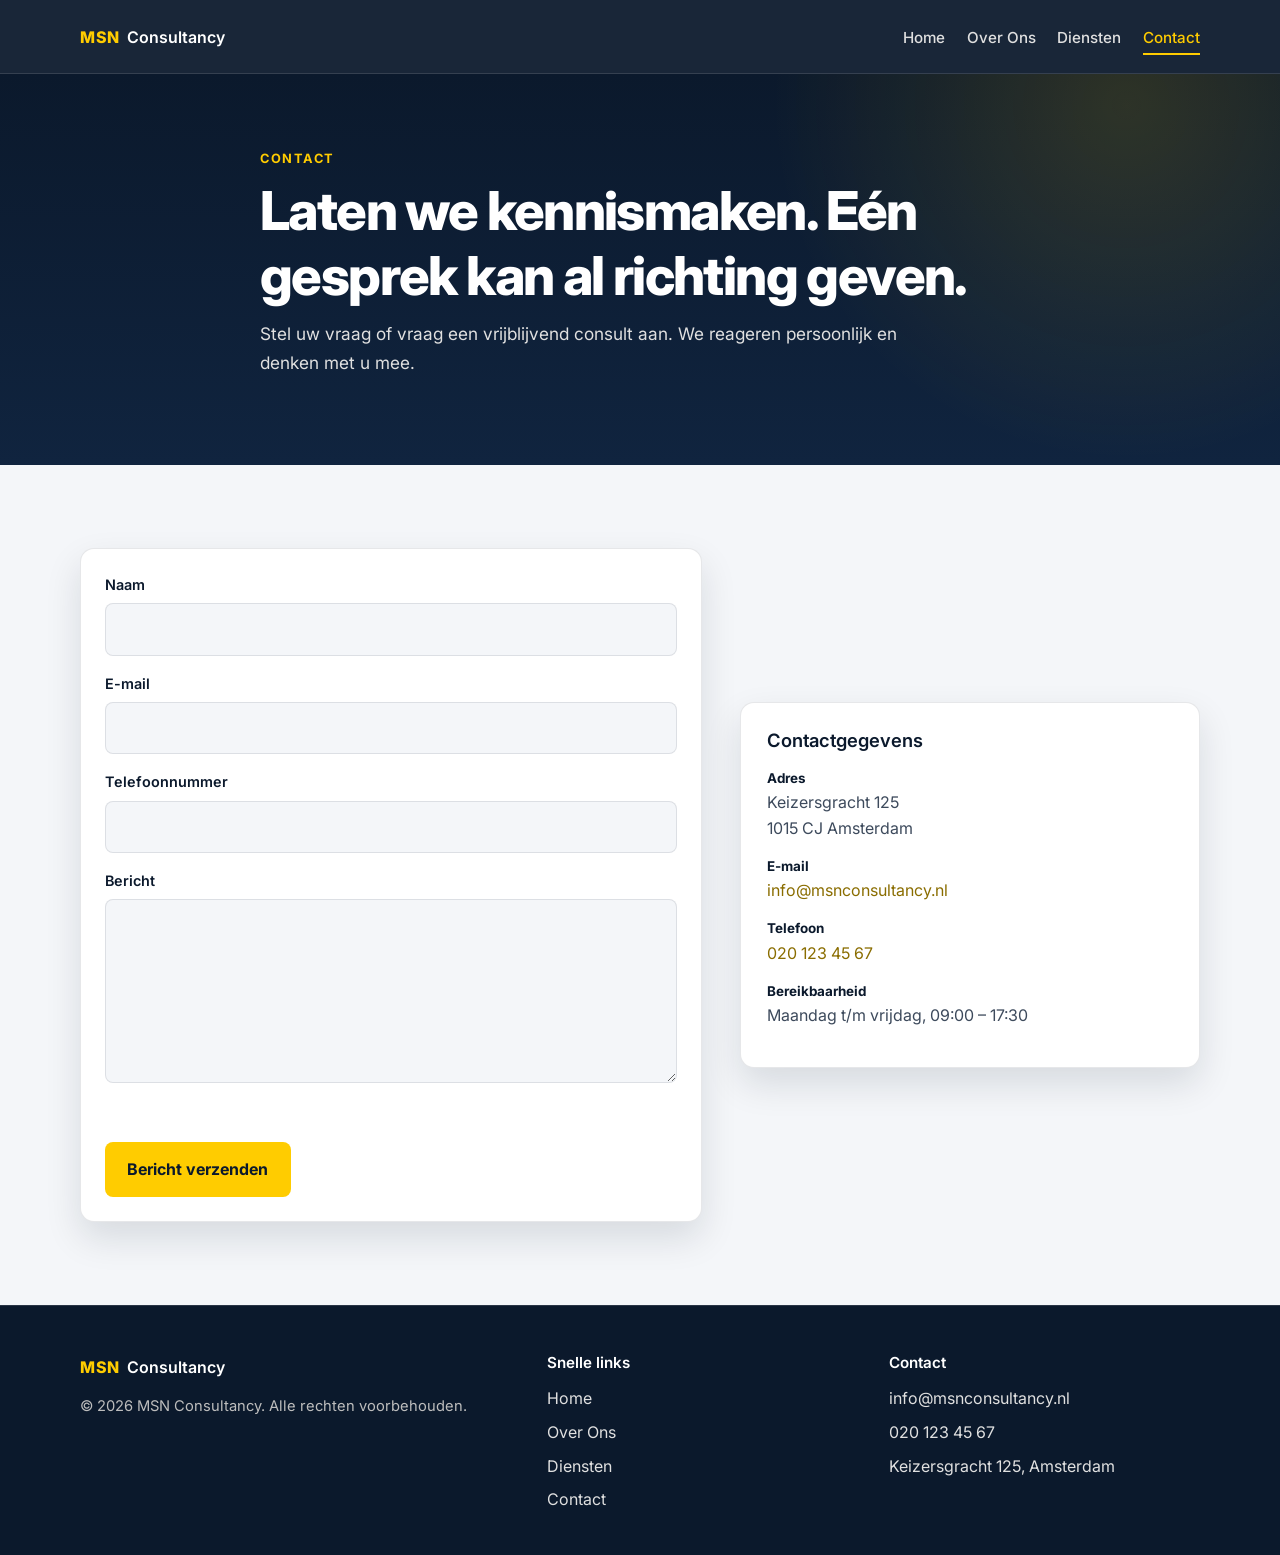
==== contact.html @ 74463992 "2e versie" ====
<!DOCTYPE html>
<html lang="nl">
<head>
  <meta charset="UTF-8">
  <meta name="viewport" content="width=device-width, initial-scale=1.0">
  <meta name="description" content="Neem contact op met MSN Consultancy voor een vrijblijvend adviesgesprek.">
  <title>Contact | MSN Consultancy</title>
  <link rel="preconnect" href="https://fonts.googleapis.com">
  <link rel="preconnect" href="https://fonts.gstatic.com" crossorigin>
  <link href="https://fonts.googleapis.com/css2?family=Inter:wght@400;500;600;700;800&display=swap" rel="stylesheet">
  <link rel="stylesheet" href="style.css">
</head>
<body>
  <header class="header">
    <div class="container nav-wrap">
      <a href="index.html" class="logo" aria-label="MSN Consultancy home">
        <span class="logo-mark">MSN</span>
        <span class="logo-text">Consultancy</span>
      </a>
      <button class="nav-toggle" id="navToggle" aria-label="Menu openen" aria-expanded="false" aria-controls="primaryNav">
        <span></span>
        <span></span>
        <span></span>
      </button>
      <nav class="nav" id="primaryNav" aria-label="Hoofdnavigatie">
        <ul class="nav-list">
          <li><a href="index.html" class="nav-link">Home</a></li>
          <li><a href="over-ons.html" class="nav-link">Over Ons</a></li>
          <li><a href="diensten.html" class="nav-link">Diensten</a></li>
          <li><a href="contact.html" class="nav-link">Contact</a></li>
        </ul>
      </nav>
    </div>
  </header>

  <main>
    <section class="page-hero">
      <div class="container page-hero-inner">
        <p class="eyebrow">Contact</p>
        <h1>Laten we kennismaken. Eén gesprek kan al richting geven.</h1>
        <p class="hero-sub">Stel uw vraag of vraag een vrijblijvend consult aan. We reageren persoonlijk en denken met u mee.</p>
      </div>
    </section>

    <section class="section section-light">
      <div class="container contact-layout">
        <form class="contact-form" id="contactForm" novalidate>
          <div class="form-field">
            <label for="name">Naam</label>
            <input type="text" id="name" name="name" autocomplete="name" required>
          </div>
          <div class="form-field">
            <label for="email">E-mail</label>
            <input type="email" id="email" name="email" autocomplete="email" required>
          </div>
          <div class="form-field">
            <label for="phone">Telefoonnummer</label>
            <input type="tel" id="phone" name="phone" autocomplete="tel">
          </div>
          <div class="form-field">
            <label for="message">Bericht</label>
            <textarea id="message" name="message" rows="6" required></textarea>
          </div>
          <p class="form-status" id="formStatus" role="status" aria-live="polite"></p>
          <button type="submit" class="btn btn-primary">Bericht verzenden</button>
        </form>

        <aside class="contact-card">
          <h3>Contactgegevens</h3>
          <ul class="contact-details">
            <li>
              <strong>Adres</strong>
              Keizersgracht 125<br>
              1015 CJ Amsterdam
            </li>
            <li>
              <strong>E-mail</strong>
              <a href="mailto:info@msnconsultancy.nl">info@msnconsultancy.nl</a>
            </li>
            <li>
              <strong>Telefoon</strong>
              <a href="tel:+31201234567">020 123 45 67</a>
            </li>
            <li>
              <strong>Bereikbaarheid</strong>
              Maandag t/m vrijdag, 09:00 – 17:30
            </li>
          </ul>
        </aside>
      </div>
    </section>
  </main>

  <footer class="footer">
    <div class="container footer-grid">
      <div>
        <p class="logo footer-logo">
          <span class="logo-mark">MSN</span>
          <span class="logo-text">Consultancy</span>
        </p>
        <p class="footer-copy">© 2026 MSN Consultancy. Alle rechten voorbehouden.</p>
      </div>
      <div>
        <h3>Snelle links</h3>
        <ul class="footer-links">
          <li><a href="index.html">Home</a></li>
          <li><a href="over-ons.html">Over Ons</a></li>
          <li><a href="diensten.html">Diensten</a></li>
          <li><a href="contact.html">Contact</a></li>
        </ul>
      </div>
      <div>
        <h3>Contact</h3>
        <ul class="footer-links">
          <li><a href="mailto:info@msnconsultancy.nl">info@msnconsultancy.nl</a></li>
          <li><a href="tel:+31201234567">020 123 45 67</a></li>
          <li>Keizersgracht 125, Amsterdam</li>
        </ul>
      </div>
    </div>
  </footer>

  <script src="script.js"></script>
</body>
</html>
---- style.css ----
:root {
  --color-navy: #0b192c;
  --color-navy-elevated: #12243d;
  --color-accent: #ffcc00;
  --color-accent-hover: #ffd633;
  --color-light: #f4f6f9;
  --color-muted-bg: #ebedf0;
  --color-white: #ffffff;
  --color-text-on-dark: #ffffff;
  --color-body-on-dark: #e0e0e0;
  --color-text-on-light: #0b192c;
  --color-body-on-light: #3d4a5c;
  --color-border-dark: rgba(255, 255, 255, 0.12);
  --color-border-light: rgba(11, 25, 44, 0.1);
  --header-height: 4.6rem;
  --radius: 14px;
  --shadow: 0 16px 36px rgba(11, 25, 44, 0.12);
  --shadow-strong: 0 22px 44px rgba(0, 0, 0, 0.28);
  --max-width: 1120px;
  --font: "Inter", system-ui, -apple-system, Segoe UI, sans-serif;
}

*,
*::before,
*::after {
  box-sizing: border-box;
}

html {
  scroll-behavior: smooth;
}

body {
  margin: 0;
  font-family: var(--font);
  background: var(--color-white);
  color: var(--color-body-on-light);
  line-height: 1.65;
}

img {
  max-width: 100%;
  display: block;
}

a {
  color: var(--color-accent);
  text-decoration: none;
}

a:hover {
  color: var(--color-accent-hover);
}

h1,
h2,
h3 {
  color: var(--color-text-on-light);
  line-height: 1.2;
  margin: 0 0 0.75rem;
}

h1 {
  font-size: clamp(2.05rem, 5vw, 3.35rem);
  font-weight: 800;
  letter-spacing: -0.03em;
}

h2 {
  font-size: clamp(1.55rem, 3vw, 2.15rem);
  font-weight: 700;
}

h3 {
  font-size: 1.15rem;
  font-weight: 600;
}

p {
  margin: 0 0 1rem;
}

.container {
  width: min(100% - 2rem, var(--max-width));
  margin-inline: auto;
}

.eyebrow {
  display: inline-block;
  margin-bottom: 0.65rem;
  color: var(--color-accent);
  font-size: 0.8rem;
  font-weight: 700;
  letter-spacing: 0.12em;
  text-transform: uppercase;
}

.section {
  padding: 5.2rem 0;
}

.section-navy {
  background: var(--color-navy);
  color: var(--color-body-on-dark);
}

.section-navy h1,
.section-navy h2,
.section-navy h3 {
  color: var(--color-text-on-dark);
}

.section-light {
  background: var(--color-light);
}

.section-muted {
  background: var(--color-muted-bg);
}

.section-white {
  background: var(--color-white);
}

.section-header {
  max-width: 680px;
  margin-bottom: 2.4rem;
}

.section-header.centered {
  margin-inline: auto;
  text-align: center;
}

.btn {
  display: inline-flex;
  align-items: center;
  justify-content: center;
  border: 0;
  border-radius: 8px;
  padding: 0.9rem 1.4rem;
  font: inherit;
  font-weight: 700;
  cursor: pointer;
  transition: background 0.2s ease, transform 0.2s ease, color 0.2s ease, border-color 0.2s ease;
}

.btn-primary {
  background: var(--color-accent);
  color: var(--color-navy);
}

.btn-primary:hover {
  background: var(--color-accent-hover);
  color: var(--color-navy);
  transform: translateY(-1px);
}

.btn-ghost {
  background: transparent;
  color: var(--color-text-on-dark);
  border: 1px solid var(--color-border-dark);
}

.btn-ghost:hover {
  border-color: var(--color-accent);
  color: var(--color-accent);
}

.hero-actions {
  display: flex;
  flex-wrap: wrap;
  gap: 0.8rem;
}

.header {
  position: sticky;
  top: 0;
  z-index: 100;
  height: var(--header-height);
  background: rgba(11, 25, 44, 0.94);
  border-bottom: 1px solid var(--color-border-dark);
  backdrop-filter: blur(12px);
}

.nav-wrap {
  height: var(--header-height);
  display: flex;
  align-items: center;
  justify-content: space-between;
  gap: 1rem;
}

.logo {
  display: flex;
  align-items: baseline;
  gap: 0.45rem;
  color: var(--color-text-on-dark);
  font-weight: 800;
}

.logo:hover {
  color: var(--color-text-on-dark);
}

.logo-mark {
  color: var(--color-accent);
  letter-spacing: 0.04em;
}

.logo-text {
  font-weight: 600;
}

.nav-list {
  display: flex;
  gap: 1.35rem;
  list-style: none;
  margin: 0;
  padding: 0;
}

.nav-link {
  color: var(--color-body-on-dark);
  font-weight: 500;
  font-size: 0.95rem;
  position: relative;
}

.nav-link:hover,
.nav-link.active {
  color: var(--color-accent);
}

.nav-link.active::after {
  content: "";
  position: absolute;
  left: 0;
  right: 0;
  bottom: -0.55rem;
  height: 2px;
  background: var(--color-accent);
}

.nav-toggle {
  display: none;
  width: 2.5rem;
  height: 2.5rem;
  padding: 0;
  border: 1px solid var(--color-border-dark);
  border-radius: 8px;
  background: transparent;
  cursor: pointer;
}

.nav-toggle span {
  display: block;
  width: 1.15rem;
  height: 2px;
  margin: 4px auto;
  background: var(--color-text-on-dark);
  transition: transform 0.2s ease, opacity 0.2s ease;
}

.nav-toggle.is-open span:nth-child(1) {
  transform: translateY(6px) rotate(45deg);
}

.nav-toggle.is-open span:nth-child(2) {
  opacity: 0;
}

.nav-toggle.is-open span:nth-child(3) {
  transform: translateY(-6px) rotate(-45deg);
}

.hero,
.page-hero {
  background:
    radial-gradient(circle at 88% 8%, rgba(255, 204, 0, 0.14), transparent 30%),
    linear-gradient(180deg, #0b192c 0%, #10243f 100%);
  color: var(--color-body-on-dark);
}

.hero h1,
.page-hero h1 {
  color: var(--color-text-on-dark);
}

.hero {
  padding: 6.4rem 0 6rem;
}

.page-hero {
  padding: 4.4rem 0 3.8rem;
}

.hero-inner,
.page-hero-inner {
  max-width: 760px;
}

.hero-sub {
  font-size: 1.08rem;
  max-width: 640px;
  margin-bottom: 1.7rem;
}

.cards-grid {
  display: grid;
  grid-template-columns: repeat(4, 1fr);
  gap: 1.15rem;
}

.card {
  background: var(--color-white);
  border: 1px solid var(--color-border-light);
  border-radius: var(--radius);
  padding: 1.45rem 1.3rem 1.35rem;
  box-shadow: var(--shadow);
  transition: transform 0.2s ease, box-shadow 0.2s ease;
}

.card:hover {
  transform: translateY(-4px);
  box-shadow: 0 20px 40px rgba(11, 25, 44, 0.16);
}

.card-dark {
  background: var(--color-navy-elevated);
  border-color: var(--color-border-dark);
  color: var(--color-body-on-dark);
  box-shadow: var(--shadow-strong);
}

.card-dark h3 {
  color: var(--color-text-on-dark);
}

.card-accent {
  width: 2.4rem;
  height: 4px;
  margin-bottom: 1rem;
  background: var(--color-accent);
  border-radius: 99px;
}

.card p:last-child {
  margin-bottom: 0;
}

.card-link {
  display: inline-block;
  margin-top: 1rem;
  font-weight: 700;
  color: var(--color-navy);
}

.card-dark .card-link {
  color: var(--color-accent);
}

.vision-grid,
.contact-layout,
.cta-split {
  display: grid;
  grid-template-columns: 1.15fr 0.85fr;
  gap: 2.4rem;
  align-items: center;
}

.vision-panel {
  background: var(--color-navy);
  color: var(--color-body-on-dark);
  border-radius: var(--radius);
  padding: 1.8rem;
  box-shadow: var(--shadow-strong);
}

.vision-panel h3 {
  color: var(--color-text-on-dark);
}

.checklist {
  margin: 0;
  padding: 0;
  list-style: none;
}

.checklist li {
  position: relative;
  padding-left: 1.4rem;
  margin-bottom: 0.75rem;
}

.checklist li::before {
  content: "";
  position: absolute;
  left: 0;
  top: 0.55rem;
  width: 0.55rem;
  height: 0.55rem;
  background: var(--color-accent);
  border-radius: 50%;
}

.photo-card {
  background: var(--color-white);
  border: 1px solid var(--color-border-light);
  border-radius: var(--radius);
  padding: 0.7rem;
  box-shadow: var(--shadow);
}

.photo-frame {
  position: relative;
  overflow: hidden;
  border-radius: 10px;
  background:
    linear-gradient(160deg, rgba(11, 25, 44, 0.08), rgba(255, 204, 0, 0.18)),
    var(--color-muted-bg);
  min-height: 280px;
}

.photo-frame img {
  width: 100%;
  height: 360px;
  object-fit: cover;
}

.photo-frame.is-placeholder img {
  display: none;
}

.photo-frame.is-placeholder::after {
  content: "Teamfoto volgt hier";
  position: absolute;
  inset: 0;
  display: grid;
  place-items: center;
  color: var(--color-navy);
  font-weight: 700;
}

.photo-caption {
  margin: 0.75rem 0.35rem 0.35rem;
  color: var(--color-body-on-light);
  font-size: 0.92rem;
}

.team-grid {
  display: grid;
  grid-template-columns: repeat(4, 1fr);
  gap: 1.15rem;
}

.team-card {
  background: var(--color-white);
  border: 1px solid var(--color-border-light);
  border-radius: var(--radius);
  overflow: hidden;
  box-shadow: var(--shadow);
}

.team-photo {
  background: var(--color-muted-bg);
  height: 210px;
}

.team-photo img {
  width: 100%;
  height: 210px;
  object-fit: cover;
}

.team-body {
  padding: 1.1rem 1.15rem 1.25rem;
}

.team-role {
  margin: 0 0 0.35rem;
  color: var(--color-navy);
  font-size: 0.84rem;
  font-weight: 700;
}

.team-study {
  display: inline-block;
  margin-bottom: 0.7rem;
  padding: 0.18rem 0.55rem;
  border-radius: 999px;
  background: rgba(255, 204, 0, 0.2);
  color: var(--color-navy);
  font-size: 0.75rem;
  font-weight: 700;
}

.service-stack {
  display: grid;
  gap: 1.2rem;
}

.service-block {
  display: grid;
  grid-template-columns: 0.28fr 1fr;
  gap: 1.5rem;
  align-items: center;
  border-radius: var(--radius);
  padding: 1.8rem;
}

.service-block.dark {
  background: var(--color-navy);
  color: var(--color-body-on-dark);
}

.service-block.dark h3 {
  color: var(--color-text-on-dark);
}

.service-block.light {
  background: var(--color-white);
  border: 1px solid var(--color-border-light);
  box-shadow: var(--shadow);
}

.service-num {
  color: var(--color-accent);
  font-size: clamp(2rem, 4vw, 3rem);
  font-weight: 800;
  letter-spacing: 0.04em;
}

.cta-band {
  background:
    radial-gradient(circle at 12% 20%, rgba(255, 204, 0, 0.16), transparent 32%),
    var(--color-navy);
  color: var(--color-body-on-dark);
}

.cta-band h2 {
  color: var(--color-text-on-dark);
}

.contact-card {
  background: var(--color-white);
  border: 1px solid var(--color-border-light);
  border-radius: var(--radius);
  padding: 1.6rem;
  box-shadow: var(--shadow);
}

.contact-card h3 {
  margin-bottom: 1rem;
}

.contact-details {
  list-style: none;
  margin: 0;
  padding: 0;
}

.contact-details li {
  margin-bottom: 0.85rem;
}

.contact-details strong {
  display: block;
  color: var(--color-navy);
  font-size: 0.84rem;
}

.contact-details a {
  color: #8a6d00;
}

.contact-details a:hover {
  color: #6d5600;
}

.contact-form {
  background: var(--color-white);
  border: 1px solid var(--color-border-light);
  border-radius: var(--radius);
  padding: 1.5rem;
  box-shadow: var(--shadow);
}

.form-field {
  margin-bottom: 1rem;
}

.form-field label {
  display: block;
  margin-bottom: 0.4rem;
  color: var(--color-navy);
  font-size: 0.9rem;
  font-weight: 600;
}

.form-field input,
.form-field textarea {
  width: 100%;
  border: 1px solid var(--color-border-light);
  border-radius: 8px;
  background: var(--color-light);
  color: var(--color-navy);
  padding: 0.75rem 0.85rem;
  font: inherit;
}

.form-field input:focus,
.form-field textarea:focus {
  outline: 2px solid var(--color-accent);
  outline-offset: 1px;
}

.form-status {
  min-height: 1.4rem;
  margin: 0 0 0.8rem;
  font-size: 0.92rem;
}

.form-status.success {
  color: #1f6b3a;
}

.form-status.error {
  color: #b42318;
}

.footer {
  background: var(--color-navy);
  color: var(--color-body-on-dark);
  border-top: 1px solid var(--color-border-dark);
  padding: 3rem 0 2.2rem;
}

.footer h3 {
  color: var(--color-text-on-dark);
  font-size: 0.95rem;
  margin-bottom: 0.8rem;
}

.footer-grid {
  display: grid;
  grid-template-columns: 1.4fr 1fr 1fr;
  gap: 2rem;
}

.footer-logo {
  margin-bottom: 0.8rem;
}

.footer-copy {
  color: #bdbdbd;
  font-size: 0.92rem;
}

.footer-links {
  list-style: none;
  margin: 0;
  padding: 0;
}

.footer-links a {
  color: var(--color-body-on-dark);
}

.footer-links a:hover {
  color: var(--color-accent);
}

.footer-links li {
  margin-bottom: 0.45rem;
}

@media (max-width: 980px) {
  .cards-grid,
  .team-grid,
  .footer-grid {
    grid-template-columns: 1fr 1fr;
  }

  .vision-grid,
  .contact-layout,
  .cta-split,
  .service-block {
    grid-template-columns: 1fr;
  }
}

@media (max-width: 768px) {
  .nav-toggle {
    display: block;
  }

  .nav {
    position: absolute;
    top: var(--header-height);
    left: 0;
    right: 0;
    display: none;
    background: var(--color-navy);
    border-bottom: 1px solid var(--color-border-dark);
  }

  .nav.is-open {
    display: block;
  }

  .nav-list {
    flex-direction: column;
    gap: 0;
    padding: 0.6rem 1rem 1rem;
  }

  .nav-link {
    display: block;
    padding: 0.75rem 0.2rem;
  }

  .nav-link.active::after {
    display: none;
  }

  .hero,
  .page-hero {
    padding: 4.2rem 0 3.6rem;
  }

  .cards-grid,
  .team-grid,
  .footer-grid {
    grid-template-columns: 1fr;
  }

  .section {
    padding: 3.8rem 0;
  }

  .photo-frame img {
    height: 240px;
  }
}
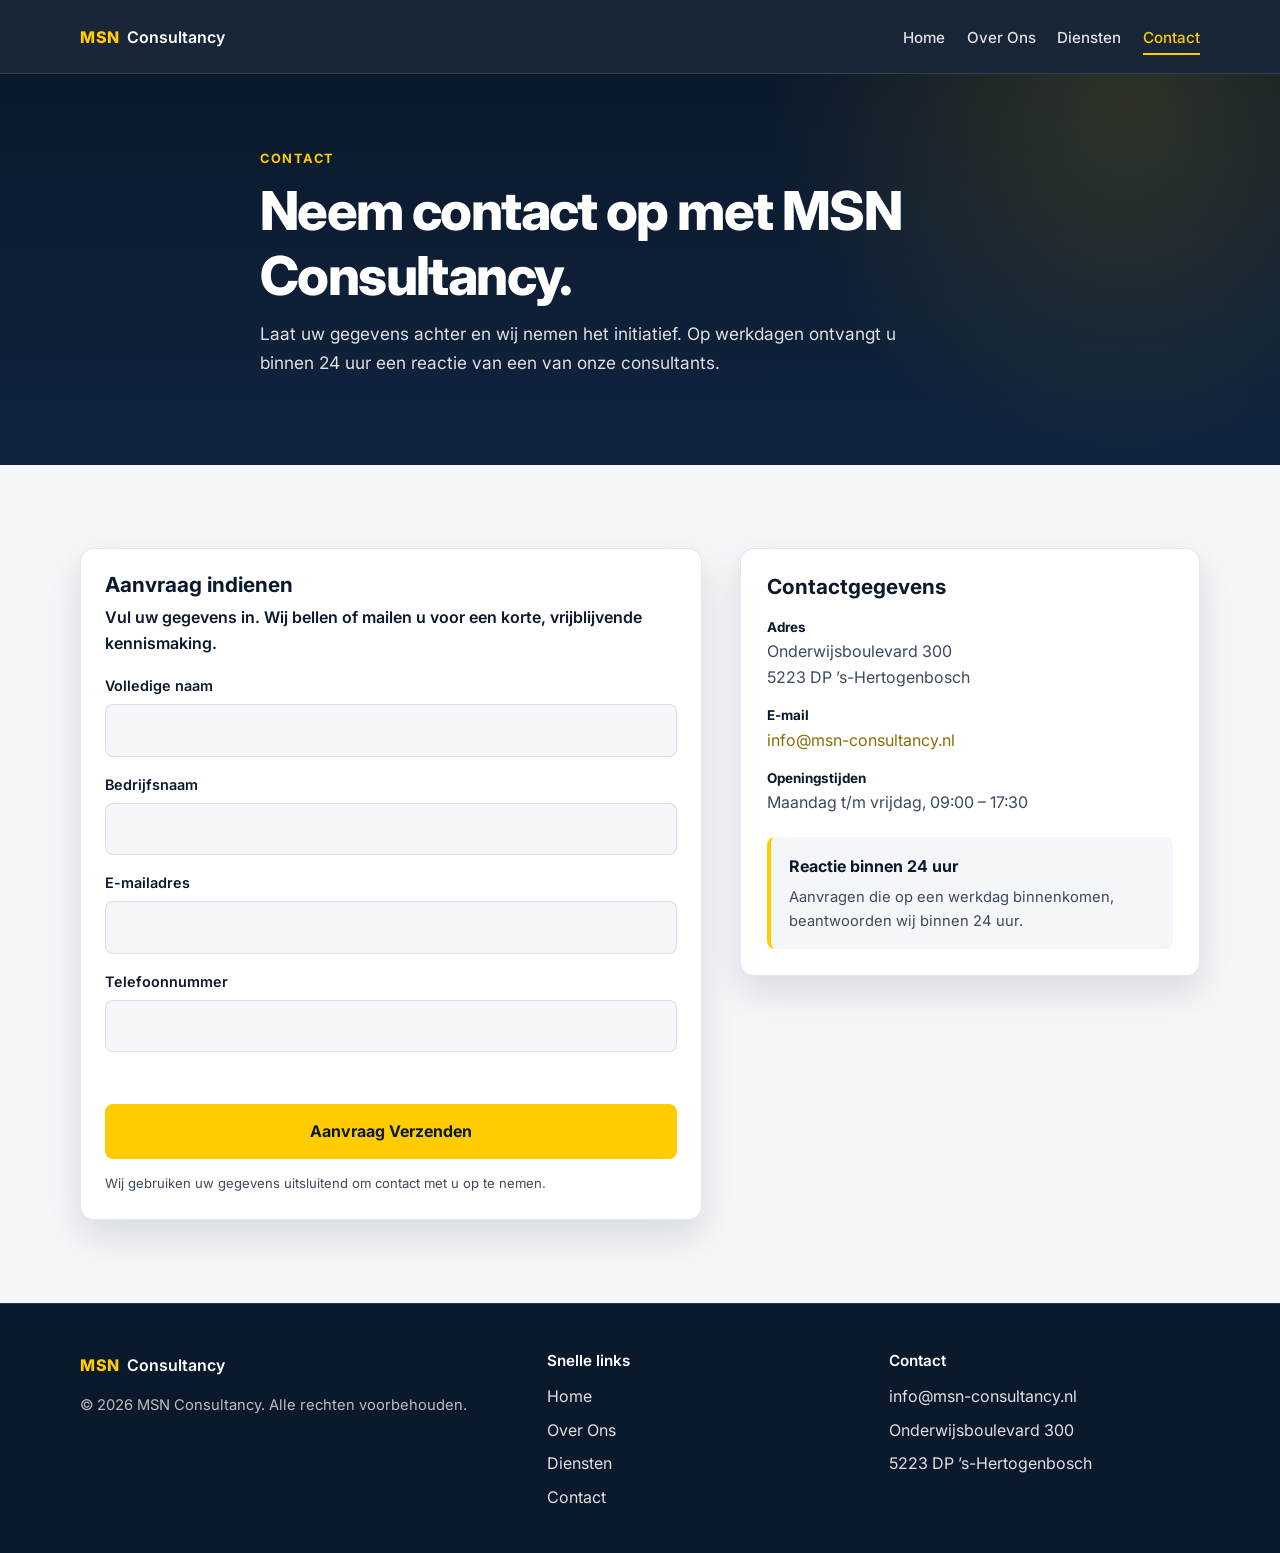
==== commit 2b20d206: "pagina's aangepast en over ons verbetered" ====
--- a/contact.html
+++ b/contact.html
@@ -3,7 +3,7 @@
 <head>
   <meta charset="UTF-8">
   <meta name="viewport" content="width=device-width, initial-scale=1.0">
-  <meta name="description" content="Neem contact op met MSN Consultancy voor een vrijblijvend adviesgesprek.">
+  <meta name="description" content="Neem contact op met MSN Consultancy. Wij reageren op werkdagen binnen 24 uur.">
   <title>Contact | MSN Consultancy</title>
   <link rel="preconnect" href="https://fonts.googleapis.com">
   <link rel="preconnect" href="https://fonts.gstatic.com" crossorigin>
@@ -14,8 +14,11 @@
   <header class="header">
     <div class="container nav-wrap">
       <a href="index.html" class="logo" aria-label="MSN Consultancy home">
-        <span class="logo-mark">MSN</span>
-        <span class="logo-text">Consultancy</span>
+        <img class="logo-img" src="images/logo.png" alt="MSN Consultancy">
+        <span class="logo-fallback">
+          <span class="logo-mark">MSN</span>
+          <span class="logo-text">Consultancy</span>
+        </span>
       </a>
       <button class="nav-toggle" id="navToggle" aria-label="Menu openen" aria-expanded="false" aria-controls="primaryNav">
         <span></span>
@@ -37,55 +40,58 @@
     <section class="page-hero">
       <div class="container page-hero-inner">
         <p class="eyebrow">Contact</p>
-        <h1>Laten we kennismaken. Eén gesprek kan al richting geven.</h1>
-        <p class="hero-sub">Stel uw vraag of vraag een vrijblijvend consult aan. We reageren persoonlijk en denken met u mee.</p>
+        <h1>Neem contact op met MSN Consultancy.</h1>
+        <p class="hero-sub">Laat uw gegevens achter en wij nemen het initiatief. Op werkdagen ontvangt u binnen 24 uur een reactie van een van onze consultants.</p>
       </div>
     </section>
 
     <section class="section section-light">
       <div class="container contact-layout">
         <form class="contact-form" id="contactForm" novalidate>
+          <h2 class="form-title">Aanvraag indienen</h2>
+          <p class="form-intro">Vul uw gegevens in. Wij bellen of mailen u voor een korte, vrijblijvende kennismaking.</p>
           <div class="form-field">
-            <label for="name">Naam</label>
+            <label for="name">Volledige naam</label>
             <input type="text" id="name" name="name" autocomplete="name" required>
           </div>
           <div class="form-field">
-            <label for="email">E-mail</label>
+            <label for="company">Bedrijfsnaam</label>
+            <input type="text" id="company" name="company" autocomplete="organization" required>
+          </div>
+          <div class="form-field">
+            <label for="email">E-mailadres</label>
             <input type="email" id="email" name="email" autocomplete="email" required>
           </div>
           <div class="form-field">
             <label for="phone">Telefoonnummer</label>
-            <input type="tel" id="phone" name="phone" autocomplete="tel">
-          </div>
-          <div class="form-field">
-            <label for="message">Bericht</label>
-            <textarea id="message" name="message" rows="6" required></textarea>
+            <input type="tel" id="phone" name="phone" autocomplete="tel" required>
           </div>
           <p class="form-status" id="formStatus" role="status" aria-live="polite"></p>
-          <button type="submit" class="btn btn-primary">Bericht verzenden</button>
+          <button type="submit" class="btn btn-primary btn-block">Aanvraag Verzenden</button>
+          <p class="form-note">Wij gebruiken uw gegevens uitsluitend om contact met u op te nemen.</p>
         </form>
 
         <aside class="contact-card">
-          <h3>Contactgegevens</h3>
+          <h2 class="contact-card-title">Contactgegevens</h2>
           <ul class="contact-details">
             <li>
               <strong>Adres</strong>
-              Keizersgracht 125<br>
-              1015 CJ Amsterdam
+              Onderwijsboulevard 300<br>
+              5223 DP ’s-Hertogenbosch
             </li>
             <li>
               <strong>E-mail</strong>
-              <a href="mailto:info@msnconsultancy.nl">info@msnconsultancy.nl</a>
+              <a href="mailto:info@msn-consultancy.nl">info@msn-consultancy.nl</a>
             </li>
             <li>
-              <strong>Telefoon</strong>
-              <a href="tel:+31201234567">020 123 45 67</a>
-            </li>
-            <li>
-              <strong>Bereikbaarheid</strong>
+              <strong>Openingstijden</strong>
               Maandag t/m vrijdag, 09:00 – 17:30
             </li>
           </ul>
+          <div class="response-note">
+            <p class="response-title">Reactie binnen 24 uur</p>
+            <p>Aanvragen die op een werkdag binnenkomen, beantwoorden wij binnen 24 uur.</p>
+          </div>
         </aside>
       </div>
     </section>
@@ -94,10 +100,13 @@
   <footer class="footer">
     <div class="container footer-grid">
       <div>
-        <p class="logo footer-logo">
-          <span class="logo-mark">MSN</span>
-          <span class="logo-text">Consultancy</span>
-        </p>
+        <a href="index.html" class="footer-brand" aria-label="MSN Consultancy home">
+          <img class="footer-logo-img" src="images/logo.png" alt="MSN Consultancy">
+          <span class="logo-fallback">
+            <span class="logo-mark">MSN</span>
+            <span class="logo-text">Consultancy</span>
+          </span>
+        </a>
         <p class="footer-copy">© 2026 MSN Consultancy. Alle rechten voorbehouden.</p>
       </div>
       <div>
@@ -112,9 +121,9 @@
       <div>
         <h3>Contact</h3>
         <ul class="footer-links">
-          <li><a href="mailto:info@msnconsultancy.nl">info@msnconsultancy.nl</a></li>
-          <li><a href="tel:+31201234567">020 123 45 67</a></li>
-          <li>Keizersgracht 125, Amsterdam</li>
+          <li><a href="mailto:info@msn-consultancy.nl">info@msn-consultancy.nl</a></li>
+          <li>Onderwijsboulevard 300</li>
+          <li>5223 DP ’s-Hertogenbosch</li>
         </ul>
       </div>
     </div>
--- a/style.css
+++ b/style.css
@@ -193,14 +193,36 @@
 
 .logo {
   display: flex;
+  align-items: center;
+  gap: 0.45rem;
+  color: var(--color-text-on-dark);
+  font-weight: 800;
+}
+
+.logo:hover {
+  color: var(--color-text-on-dark);
+}
+
+.logo-img {
+  max-height: 40px;
+  width: auto;
+  object-fit: contain;
+}
+
+.logo-fallback {
+  display: none;
   align-items: baseline;
   gap: 0.45rem;
-  color: var(--color-text-on-dark);
-  font-weight: 800;
-}
-
-.logo:hover {
-  color: var(--color-text-on-dark);
+}
+
+.logo.is-fallback .logo-img,
+.footer-brand.is-fallback .footer-logo-img {
+  display: none;
+}
+
+.logo.is-fallback .logo-fallback,
+.footer-brand.is-fallback .logo-fallback {
+  display: flex;
 }
 
 .logo-mark {
@@ -312,6 +334,10 @@
   gap: 1.15rem;
 }
 
+.cards-grid-3 {
+  grid-template-columns: repeat(3, 1fr);
+}
+
 .card {
   background: var(--color-white);
   border: 1px solid var(--color-border-light);
@@ -367,6 +393,10 @@
   grid-template-columns: 1.15fr 0.85fr;
   gap: 2.4rem;
   align-items: center;
+}
+
+.contact-layout {
+  align-items: start;
 }
 
 .vision-panel {
@@ -433,7 +463,7 @@
 }
 
 .photo-frame.is-placeholder::after {
-  content: "Teamfoto volgt hier";
+  content: "Informele groepsfoto volgt hier";
   position: absolute;
   inset: 0;
   display: grid;
@@ -455,6 +485,8 @@
 }
 
 .team-card {
+  display: flex;
+  flex-direction: column;
   background: var(--color-white);
   border: 1px solid var(--color-border-light);
   border-radius: var(--radius);
@@ -474,7 +506,15 @@
 }
 
 .team-body {
+  display: flex;
+  flex-direction: column;
+  align-items: flex-start;
+  flex: 1;
   padding: 1.1rem 1.15rem 1.25rem;
+}
+
+.team-body p:last-child {
+  margin-bottom: 0;
 }
 
 .team-role {
@@ -493,6 +533,27 @@
   color: var(--color-navy);
   font-size: 0.75rem;
   font-weight: 700;
+}
+
+.method-grid {
+  display: grid;
+  grid-template-columns: 1fr 1fr;
+  gap: 1.2rem;
+}
+
+.method-card {
+  background: var(--color-navy-elevated);
+  border: 1px solid var(--color-border-dark);
+  border-radius: var(--radius);
+  padding: 1.6rem;
+}
+
+.method-card h3 {
+  color: var(--color-text-on-dark);
+}
+
+.method-card p:last-child {
+  margin-bottom: 0;
 }
 
 .service-stack {
@@ -550,8 +611,32 @@
   box-shadow: var(--shadow);
 }
 
-.contact-card h3 {
+.contact-card h3,
+.contact-card-title {
   margin-bottom: 1rem;
+}
+
+.contact-card-title {
+  font-size: 1.3rem;
+}
+
+.response-note {
+  margin-top: 1.4rem;
+  padding: 1rem 1.1rem;
+  border-left: 4px solid var(--color-accent);
+  border-radius: 8px;
+  background: var(--color-light);
+}
+
+.response-title {
+  margin-bottom: 0.3rem;
+  color: var(--color-navy);
+  font-weight: 700;
+}
+
+.response-note p:last-child {
+  margin-bottom: 0;
+  font-size: 0.92rem;
 }
 
 .contact-details {
@@ -598,6 +683,27 @@
   font-weight: 600;
 }
 
+.form-intro {
+  margin: 0 0 1.1rem;
+  color: var(--color-navy);
+  font-weight: 600;
+}
+
+.form-title {
+  font-size: 1.3rem;
+  margin-bottom: 0.35rem;
+}
+
+.form-note {
+  margin: 0.9rem 0 0;
+  color: var(--color-body-on-light);
+  font-size: 0.82rem;
+}
+
+.btn-block {
+  width: 100%;
+}
+
 .form-field input,
 .form-field textarea {
   width: 100%;
@@ -615,6 +721,11 @@
   outline-offset: 1px;
 }
 
+.form-field input::placeholder,
+.form-field textarea::placeholder {
+  color: #7a8796;
+}
+
 .form-status {
   min-height: 1.4rem;
   margin: 0 0 0.8rem;
@@ -648,8 +759,23 @@
   gap: 2rem;
 }
 
-.footer-logo {
-  margin-bottom: 0.8rem;
+.footer-brand {
+  display: inline-flex;
+  align-items: center;
+  gap: 0.45rem;
+  margin-bottom: 0.9rem;
+  color: var(--color-text-on-dark);
+  font-weight: 800;
+}
+
+.footer-brand:hover {
+  color: var(--color-text-on-dark);
+}
+
+.footer-logo-img {
+  max-height: 34px;
+  width: auto;
+  object-fit: contain;
 }
 
 .footer-copy {
@@ -677,7 +803,9 @@
 
 @media (max-width: 980px) {
   .cards-grid,
+  .cards-grid-3,
   .team-grid,
+  .method-grid,
   .footer-grid {
     grid-template-columns: 1fr 1fr;
   }
@@ -730,7 +858,9 @@
   }
 
   .cards-grid,
+  .cards-grid-3,
   .team-grid,
+  .method-grid,
   .footer-grid {
     grid-template-columns: 1fr;
   }
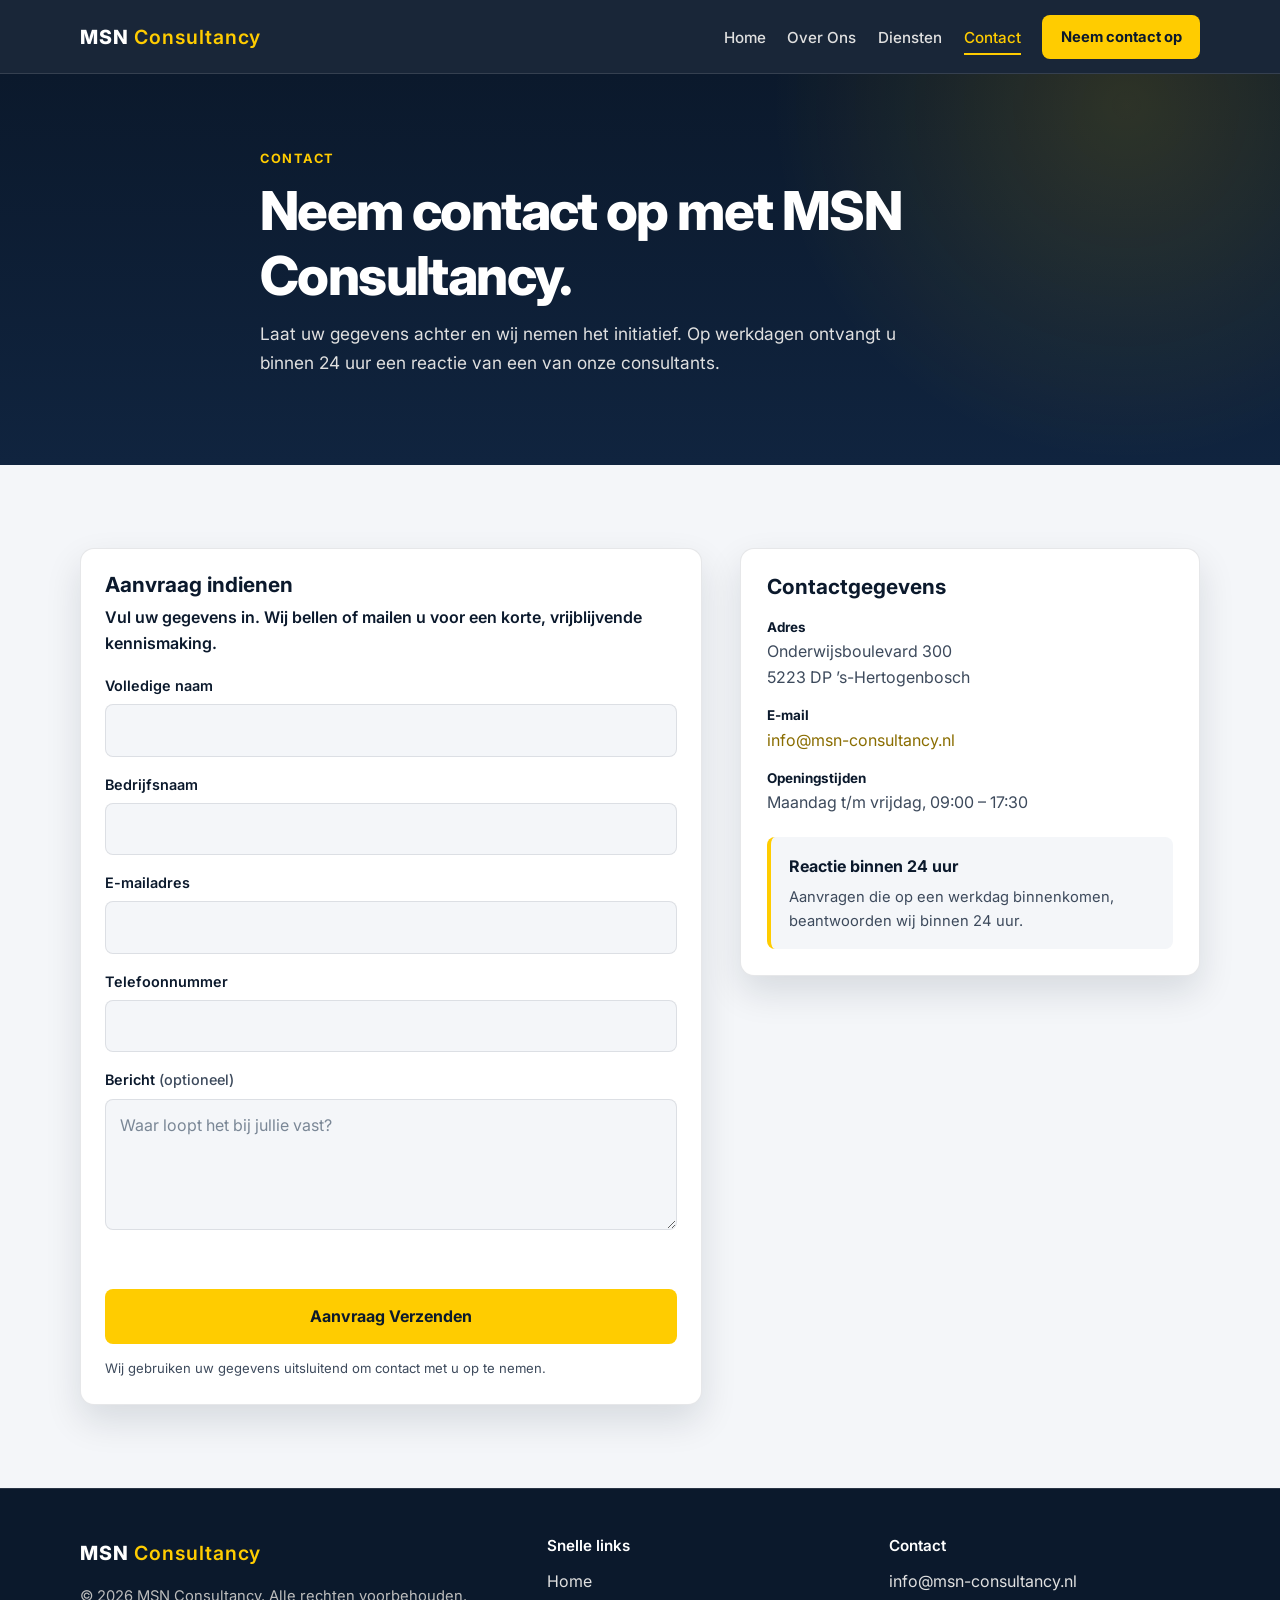
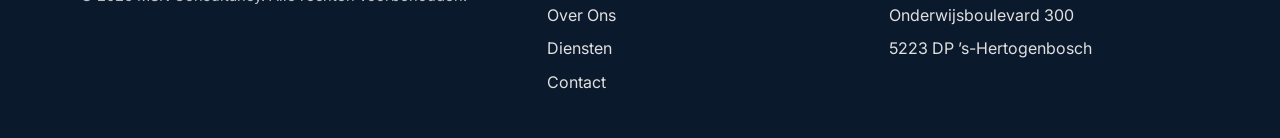
==== commit 7f17b194: "Cases toegevoegd" ====
--- a/contact.html
+++ b/contact.html
@@ -13,13 +13,7 @@
 <body>
   <header class="header">
     <div class="container nav-wrap">
-      <a href="index.html" class="logo" aria-label="MSN Consultancy home">
-        <img class="logo-img" src="images/logo.png" alt="MSN Consultancy">
-        <span class="logo-fallback">
-          <span class="logo-mark">MSN</span>
-          <span class="logo-text">Consultancy</span>
-        </span>
-      </a>
+      <a href="index.html" class="logo" aria-label="MSN Consultancy home">MSN <span class="logo-accent">Consultancy</span></a>
       <button class="nav-toggle" id="navToggle" aria-label="Menu openen" aria-expanded="false" aria-controls="primaryNav">
         <span></span>
         <span></span>
@@ -31,6 +25,7 @@
           <li><a href="over-ons.html" class="nav-link">Over Ons</a></li>
           <li><a href="diensten.html" class="nav-link">Diensten</a></li>
           <li><a href="contact.html" class="nav-link">Contact</a></li>
+          <li class="nav-cta-item"><a href="contact.html" class="btn btn-primary nav-cta">Neem contact op</a></li>
         </ul>
       </nav>
     </div>
@@ -47,7 +42,7 @@
 
     <section class="section section-light">
       <div class="container contact-layout">
-        <form class="contact-form" id="contactForm" novalidate>
+        <form class="contact-form" id="contactForm" action="https://formspree.io/f/xjyvoypo" method="POST" novalidate>
           <h2 class="form-title">Aanvraag indienen</h2>
           <p class="form-intro">Vul uw gegevens in. Wij bellen of mailen u voor een korte, vrijblijvende kennismaking.</p>
           <div class="form-field">
@@ -66,10 +61,21 @@
             <label for="phone">Telefoonnummer</label>
             <input type="tel" id="phone" name="phone" autocomplete="tel" required>
           </div>
+          <div class="form-field">
+            <label for="message">Bericht <span class="optional">(optioneel)</span></label>
+            <textarea id="message" name="message" rows="4" placeholder="Waar loopt het bij jullie vast?"></textarea>
+          </div>
           <p class="form-status" id="formStatus" role="status" aria-live="polite"></p>
           <button type="submit" class="btn btn-primary btn-block">Aanvraag Verzenden</button>
           <p class="form-note">Wij gebruiken uw gegevens uitsluitend om contact met u op te nemen.</p>
         </form>
+
+        <div class="form-success" id="formSuccess" role="status" aria-live="polite" tabindex="-1" hidden>
+          <span class="form-success-icon" aria-hidden="true">✓</span>
+          <h2>Bedankt, je bericht is verzonden.</h2>
+          <p>We nemen zo snel mogelijk contact op. Op werkdagen reageren we binnen 24 uur.</p>
+          <p class="form-note">Liever direct schakelen? Mail ons op <a href="mailto:info@msn-consultancy.nl">info@msn-consultancy.nl</a>.</p>
+        </div>
 
         <aside class="contact-card">
           <h2 class="contact-card-title">Contactgegevens</h2>
@@ -100,13 +106,7 @@
   <footer class="footer">
     <div class="container footer-grid">
       <div>
-        <a href="index.html" class="footer-brand" aria-label="MSN Consultancy home">
-          <img class="footer-logo-img" src="images/logo.png" alt="MSN Consultancy">
-          <span class="logo-fallback">
-            <span class="logo-mark">MSN</span>
-            <span class="logo-text">Consultancy</span>
-          </span>
-        </a>
+        <a href="index.html" class="footer-brand" aria-label="MSN Consultancy home">MSN <span class="logo-accent">Consultancy</span></a>
         <p class="footer-copy">© 2026 MSN Consultancy. Alle rechten voorbehouden.</p>
       </div>
       <div>
--- a/style.css
+++ b/style.css
@@ -192,54 +192,37 @@
 }
 
 .logo {
+  display: inline-flex;
+  align-items: baseline;
+  gap: 0.3rem;
+  color: var(--color-text-on-dark);
+  font-size: 1.22rem;
+  font-weight: 800;
+  letter-spacing: 0.05em;
+  white-space: nowrap;
+}
+
+.logo:hover {
+  color: var(--color-text-on-dark);
+}
+
+.logo-accent {
+  color: var(--color-accent);
+  font-weight: 600;
+}
+
+.nav-list {
   display: flex;
   align-items: center;
-  gap: 0.45rem;
-  color: var(--color-text-on-dark);
-  font-weight: 800;
-}
-
-.logo:hover {
-  color: var(--color-text-on-dark);
-}
-
-.logo-img {
-  max-height: 40px;
-  width: auto;
-  object-fit: contain;
-}
-
-.logo-fallback {
-  display: none;
-  align-items: baseline;
-  gap: 0.45rem;
-}
-
-.logo.is-fallback .logo-img,
-.footer-brand.is-fallback .footer-logo-img {
-  display: none;
-}
-
-.logo.is-fallback .logo-fallback,
-.footer-brand.is-fallback .logo-fallback {
-  display: flex;
-}
-
-.logo-mark {
-  color: var(--color-accent);
-  letter-spacing: 0.04em;
-}
-
-.logo-text {
-  font-weight: 600;
-}
-
-.nav-list {
-  display: flex;
   gap: 1.35rem;
   list-style: none;
   margin: 0;
   padding: 0;
+}
+
+.nav-cta {
+  padding: 0.6rem 1.15rem;
+  font-size: 0.92rem;
 }
 
 .nav-link {
@@ -338,6 +321,10 @@
   grid-template-columns: repeat(3, 1fr);
 }
 
+.cards-grid-2 {
+  grid-template-columns: repeat(2, 1fr);
+}
+
 .card {
   background: var(--color-white);
   border: 1px solid var(--color-border-light);
@@ -535,6 +522,52 @@
   font-weight: 700;
 }
 
+.case-card {
+  display: flex;
+  flex-direction: column;
+  align-items: flex-start;
+  background: var(--color-white);
+  border: 1px solid var(--color-border-light);
+  border-radius: var(--radius);
+  padding: 1.5rem 1.4rem 1.6rem;
+  box-shadow: var(--shadow);
+}
+
+.case-sector {
+  display: inline-block;
+  margin-bottom: 0.8rem;
+  padding: 0.18rem 0.55rem;
+  border-radius: 999px;
+  background: rgba(255, 204, 0, 0.2);
+  color: var(--color-navy);
+  font-size: 0.75rem;
+  font-weight: 700;
+}
+
+.case-card h3 {
+  margin-bottom: 1rem;
+}
+
+.case-label {
+  margin-bottom: 0.2rem;
+  color: var(--color-navy);
+  font-size: 0.8rem;
+  font-weight: 700;
+  text-transform: uppercase;
+  letter-spacing: 0.06em;
+}
+
+.case-card p:last-child {
+  margin-bottom: 0;
+}
+
+.case-disclaimer {
+  margin: 1.6rem 0 0;
+  color: var(--color-body-on-light);
+  font-size: 0.9rem;
+  font-style: italic;
+}
+
 .method-grid {
   display: grid;
   grid-template-columns: 1fr 1fr;
@@ -671,6 +704,41 @@
   box-shadow: var(--shadow);
 }
 
+.form-success {
+  background: var(--color-white);
+  border: 1px solid var(--color-border-light);
+  border-radius: var(--radius);
+  padding: 2.2rem 1.5rem;
+  box-shadow: var(--shadow);
+  text-align: center;
+}
+
+.form-success[hidden] {
+  display: none;
+}
+
+.form-success-icon {
+  display: grid;
+  place-items: center;
+  width: 3rem;
+  height: 3rem;
+  margin: 0 auto 1.1rem;
+  border-radius: 50%;
+  background: var(--color-accent);
+  color: var(--color-navy);
+  font-size: 1.5rem;
+  font-weight: 700;
+}
+
+.form-success h2 {
+  font-size: 1.3rem;
+  margin-bottom: 0.6rem;
+}
+
+.form-success .form-note {
+  margin-top: 1.1rem;
+}
+
 .form-field {
   margin-bottom: 1rem;
 }
@@ -715,6 +783,21 @@
   font: inherit;
 }
 
+.form-field textarea {
+  resize: vertical;
+}
+
+.form-field label .optional {
+  color: var(--color-body-on-light);
+  font-weight: 500;
+}
+
+.btn:disabled {
+  cursor: not-allowed;
+  opacity: 0.7;
+  transform: none;
+}
+
 .form-field input:focus,
 .form-field textarea:focus {
   outline: 2px solid var(--color-accent);
@@ -761,21 +844,18 @@
 
 .footer-brand {
   display: inline-flex;
-  align-items: center;
-  gap: 0.45rem;
+  align-items: baseline;
+  gap: 0.3rem;
   margin-bottom: 0.9rem;
   color: var(--color-text-on-dark);
+  font-size: 1.22rem;
   font-weight: 800;
+  letter-spacing: 0.05em;
+  white-space: nowrap;
 }
 
 .footer-brand:hover {
   color: var(--color-text-on-dark);
-}
-
-.footer-logo-img {
-  max-height: 34px;
-  width: auto;
-  object-fit: contain;
 }
 
 .footer-copy {
@@ -804,6 +884,7 @@
 @media (max-width: 980px) {
   .cards-grid,
   .cards-grid-3,
+  .cards-grid-2,
   .team-grid,
   .method-grid,
   .footer-grid {
@@ -852,6 +933,14 @@
     display: none;
   }
 
+  .nav-cta-item {
+    margin-top: 0.6rem;
+  }
+
+  .nav-cta {
+    width: 100%;
+  }
+
   .hero,
   .page-hero {
     padding: 4.2rem 0 3.6rem;
@@ -859,6 +948,7 @@
 
   .cards-grid,
   .cards-grid-3,
+  .cards-grid-2,
   .team-grid,
   .method-grid,
   .footer-grid {
